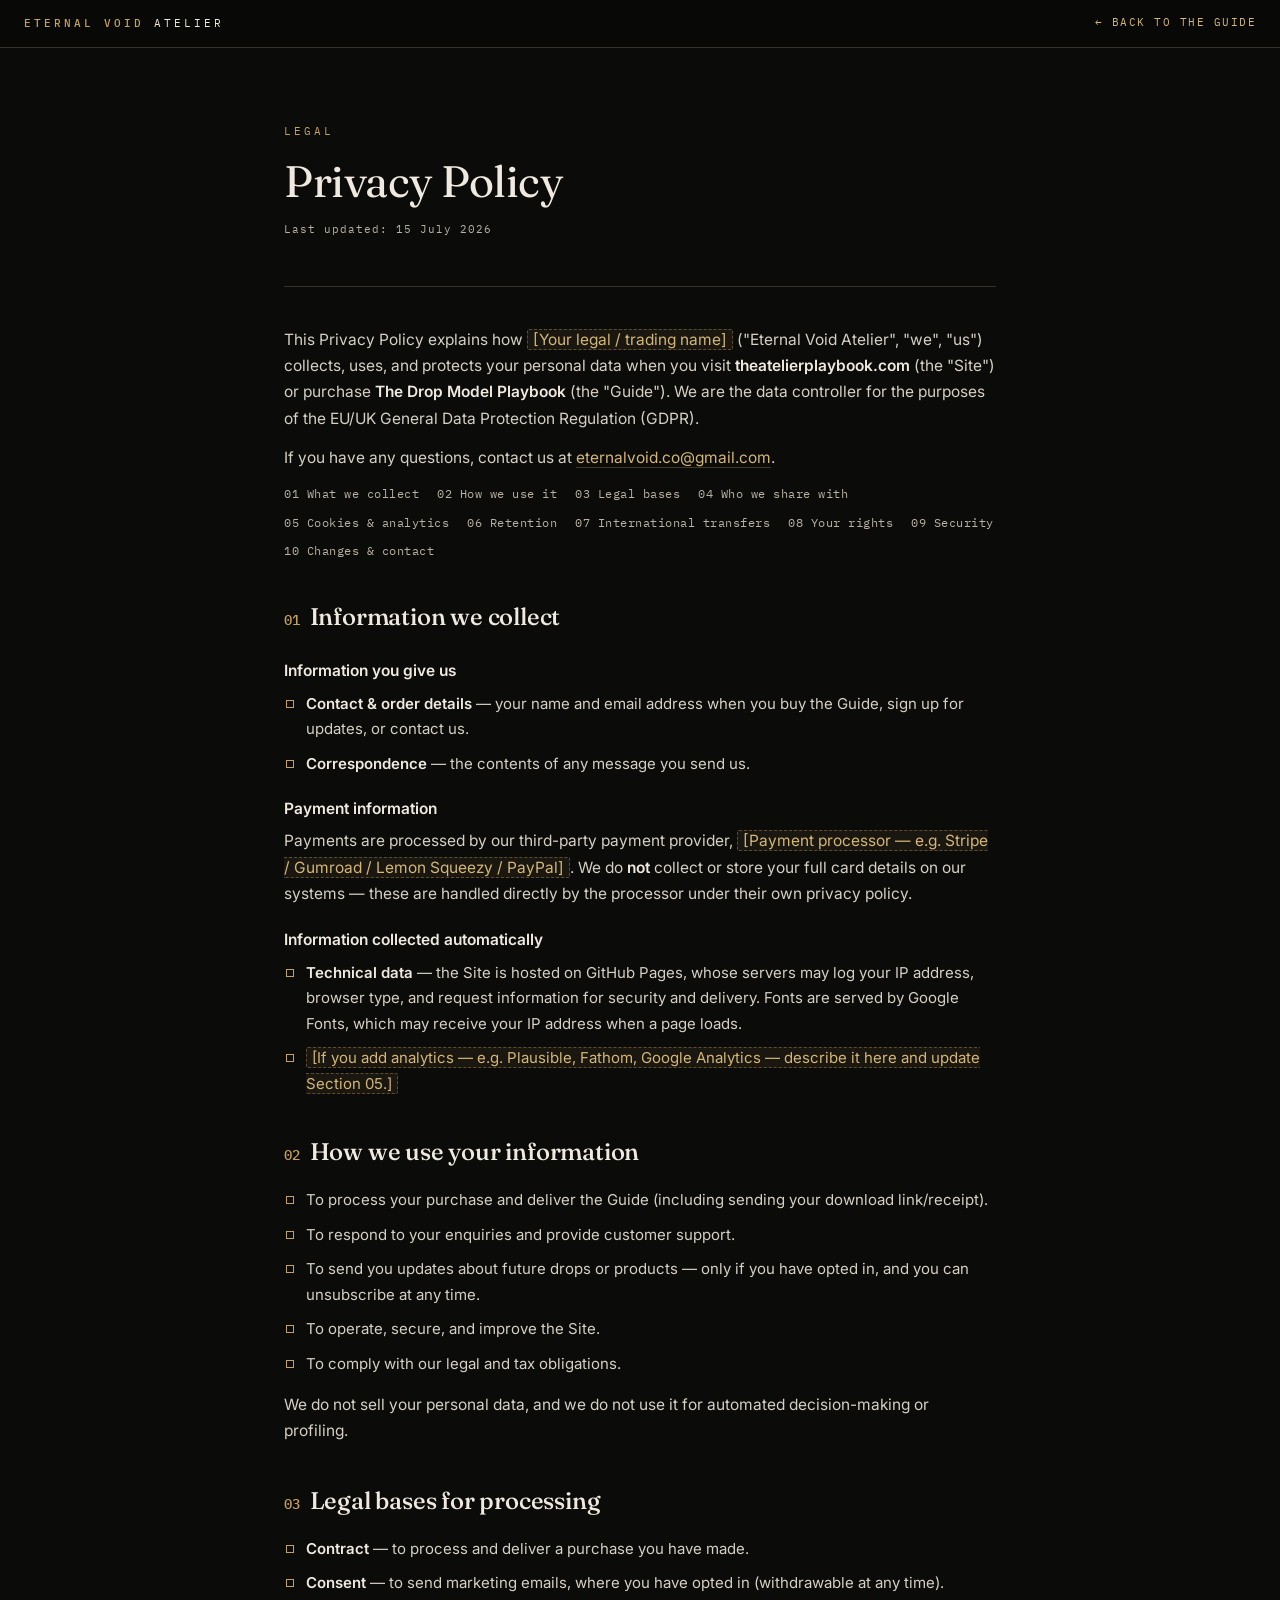
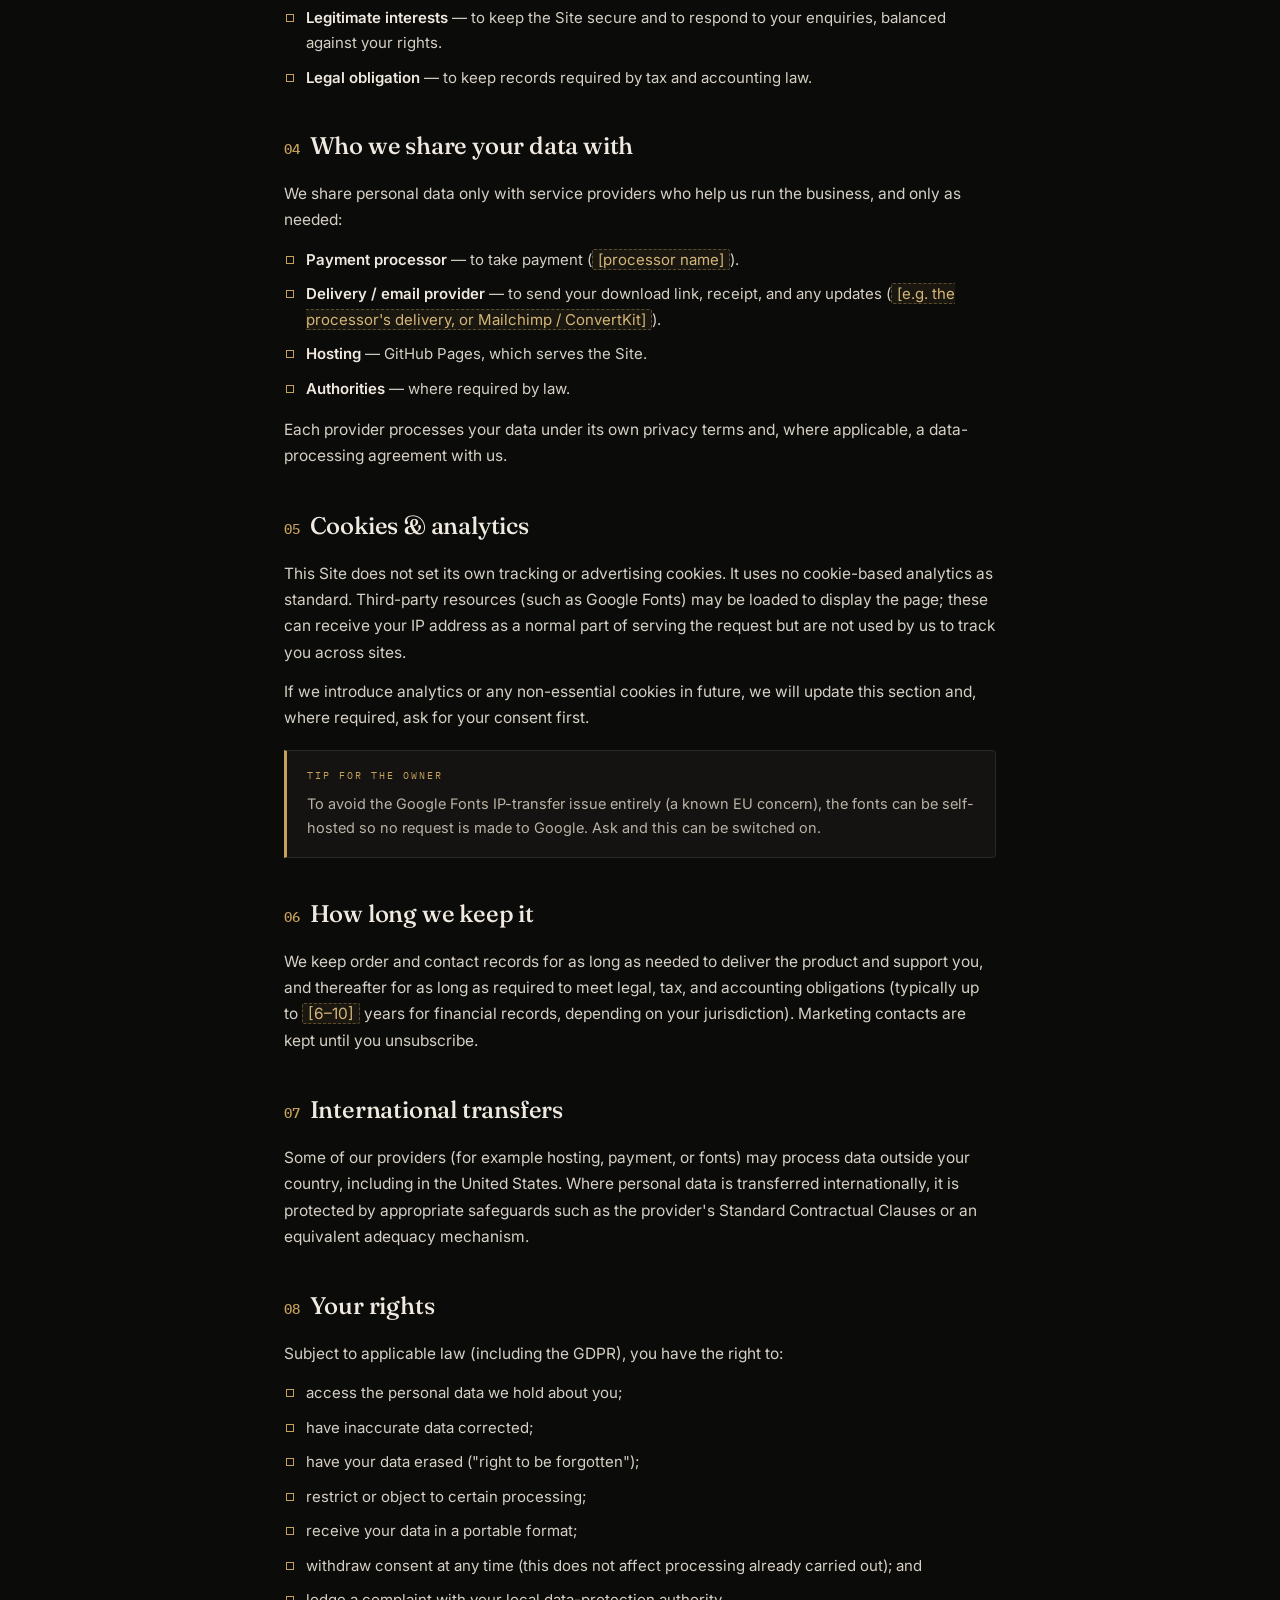
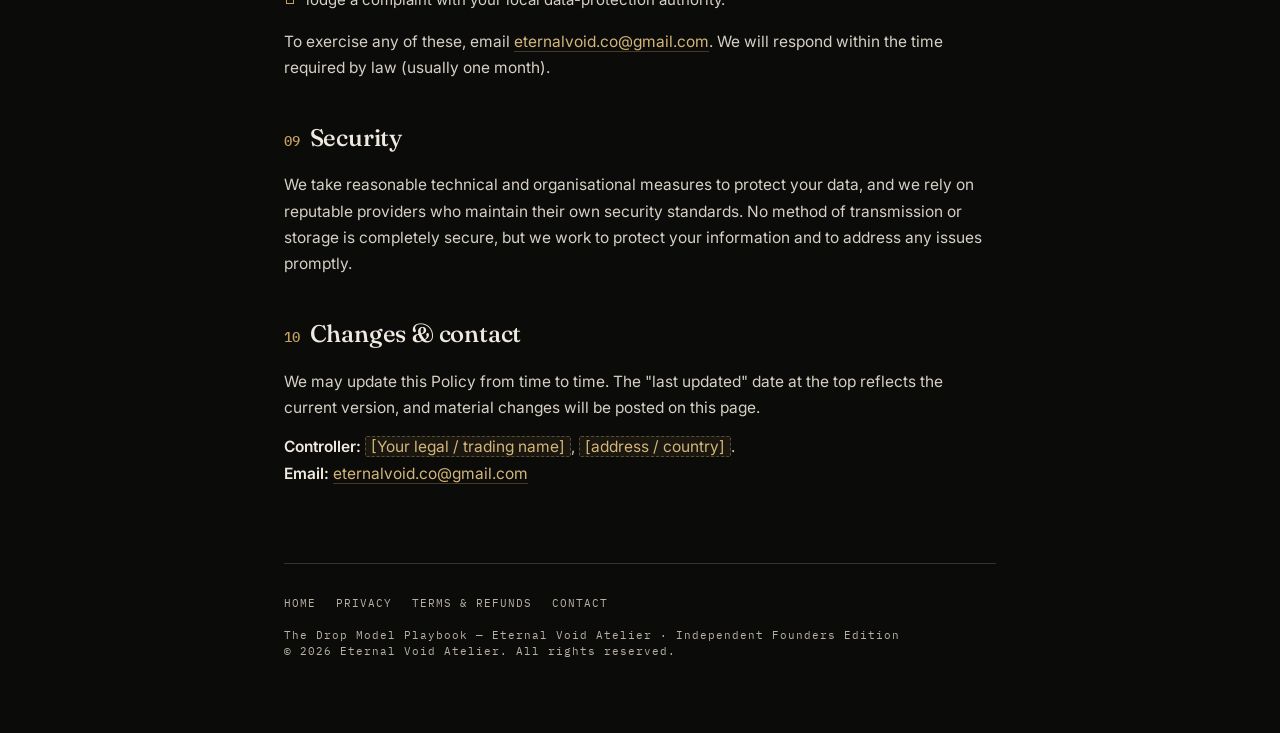
==== privacy.html @ 291ca75c "Add Privacy Policy and Terms & Refunds legal pages Add GDPR-aware privacy.html and terms.html (licen" ====
<!DOCTYPE html>
<html lang="en">
<head>
<meta charset="UTF-8">
<meta name="viewport" content="width=device-width, initial-scale=1.0, viewport-fit=cover">
<title>Privacy Policy — The Drop Model Playbook</title>
<meta name="description" content="How Eternal Void Atelier collects, uses, and protects your personal data when you use theatelierplaybook.com and buy The Drop Model Playbook.">
<meta name="theme-color" content="#0b0b0a">
<meta name="robots" content="index, follow">
<link rel="icon" href="/favicon.ico" sizes="any">
<link rel="icon" type="image/svg+xml" href="/favicon.svg">
<link rel="apple-touch-icon" href="/apple-touch-icon.png">
<link rel="preconnect" href="https://fonts.googleapis.com">
<link rel="preconnect" href="https://fonts.gstatic.com" crossorigin>
<link href="https://fonts.googleapis.com/css2?family=Fraunces:opsz,wght@9..144,300;9..144,400;9..144,500&family=Inter:wght@400;500;600&family=IBM+Plex+Mono:wght@400;500&display=swap" rel="stylesheet">
<link rel="stylesheet" href="/legal.css">
</head>
<body>

<div class="topbar">
  <a class="brand" href="/"><b>Eternal Void</b> Atelier</a>
  <a class="back" href="/">← Back to the guide</a>
</div>

<div class="wrap">
  <header class="legal-head">
    <div class="eyebrow">Legal</div>
    <h1>Privacy Policy</h1>
    <p class="updated">Last updated: 15 July 2026</p>
  </header>

  <main>
    <section>
      <p>This Privacy Policy explains how <span class="placeholder">[Your legal / trading name]</span> ("Eternal Void Atelier", "we", "us") collects, uses, and protects your personal data when you visit <strong>theatelierplaybook.com</strong> (the "Site") or purchase <strong>The Drop Model Playbook</strong> (the "Guide"). We are the data controller for the purposes of the EU/UK General Data Protection Regulation (GDPR).</p>
      <p>If you have any questions, contact us at <a href="mailto:eternalvoid.co@gmail.com">eternalvoid.co@gmail.com</a>.</p>
      <div class="toc-legal">
        <a href="#collect">01 What we collect</a>
        <a href="#use">02 How we use it</a>
        <a href="#basis">03 Legal bases</a>
        <a href="#share">04 Who we share with</a>
        <a href="#cookies">05 Cookies &amp; analytics</a>
        <a href="#retention">06 Retention</a>
        <a href="#transfers">07 International transfers</a>
        <a href="#rights">08 Your rights</a>
        <a href="#security">09 Security</a>
        <a href="#changes">10 Changes &amp; contact</a>
      </div>
    </section>

    <section id="collect">
      <h2><span class="n">01</span>Information we collect</h2>
      <h3>Information you give us</h3>
      <ul>
        <li><strong>Contact &amp; order details</strong> — your name and email address when you buy the Guide, sign up for updates, or contact us.</li>
        <li><strong>Correspondence</strong> — the contents of any message you send us.</li>
      </ul>
      <h3>Payment information</h3>
      <p>Payments are processed by our third-party payment provider, <span class="placeholder">[Payment processor — e.g. Stripe / Gumroad / Lemon Squeezy / PayPal]</span>. We do <strong>not</strong> collect or store your full card details on our systems — these are handled directly by the processor under their own privacy policy.</p>
      <h3>Information collected automatically</h3>
      <ul>
        <li><strong>Technical data</strong> — the Site is hosted on GitHub Pages, whose servers may log your IP address, browser type, and request information for security and delivery. Fonts are served by Google Fonts, which may receive your IP address when a page loads.</li>
        <li><span class="placeholder">[If you add analytics — e.g. Plausible, Fathom, Google Analytics — describe it here and update Section 05.]</span></li>
      </ul>
    </section>

    <section id="use">
      <h2><span class="n">02</span>How we use your information</h2>
      <ul>
        <li>To process your purchase and deliver the Guide (including sending your download link/receipt).</li>
        <li>To respond to your enquiries and provide customer support.</li>
        <li>To send you updates about future drops or products — only if you have opted in, and you can unsubscribe at any time.</li>
        <li>To operate, secure, and improve the Site.</li>
        <li>To comply with our legal and tax obligations.</li>
      </ul>
      <p>We do not sell your personal data, and we do not use it for automated decision-making or profiling.</p>
    </section>

    <section id="basis">
      <h2><span class="n">03</span>Legal bases for processing</h2>
      <ul>
        <li><strong>Contract</strong> — to process and deliver a purchase you have made.</li>
        <li><strong>Consent</strong> — to send marketing emails, where you have opted in (withdrawable at any time).</li>
        <li><strong>Legitimate interests</strong> — to keep the Site secure and to respond to your enquiries, balanced against your rights.</li>
        <li><strong>Legal obligation</strong> — to keep records required by tax and accounting law.</li>
      </ul>
    </section>

    <section id="share">
      <h2><span class="n">04</span>Who we share your data with</h2>
      <p>We share personal data only with service providers who help us run the business, and only as needed:</p>
      <ul>
        <li><strong>Payment processor</strong> — to take payment (<span class="placeholder">[processor name]</span>).</li>
        <li><strong>Delivery / email provider</strong> — to send your download link, receipt, and any updates (<span class="placeholder">[e.g. the processor's delivery, or Mailchimp / ConvertKit]</span>).</li>
        <li><strong>Hosting</strong> — GitHub Pages, which serves the Site.</li>
        <li><strong>Authorities</strong> — where required by law.</li>
      </ul>
      <p>Each provider processes your data under its own privacy terms and, where applicable, a data-processing agreement with us.</p>
    </section>

    <section id="cookies">
      <h2><span class="n">05</span>Cookies &amp; analytics</h2>
      <p>This Site does not set its own tracking or advertising cookies. It uses no cookie-based analytics as standard. Third-party resources (such as Google Fonts) may be loaded to display the page; these can receive your IP address as a normal part of serving the request but are not used by us to track you across sites.</p>
      <p>If we introduce analytics or any non-essential cookies in future, we will update this section and, where required, ask for your consent first.</p>
      <div class="note">
        <span class="label">Tip for the owner</span>
        <p>To avoid the Google Fonts IP-transfer issue entirely (a known EU concern), the fonts can be self-hosted so no request is made to Google. Ask and this can be switched on.</p>
      </div>
    </section>

    <section id="retention">
      <h2><span class="n">06</span>How long we keep it</h2>
      <p>We keep order and contact records for as long as needed to deliver the product and support you, and thereafter for as long as required to meet legal, tax, and accounting obligations (typically up to <span class="placeholder">[6–10]</span> years for financial records, depending on your jurisdiction). Marketing contacts are kept until you unsubscribe.</p>
    </section>

    <section id="transfers">
      <h2><span class="n">07</span>International transfers</h2>
      <p>Some of our providers (for example hosting, payment, or fonts) may process data outside your country, including in the United States. Where personal data is transferred internationally, it is protected by appropriate safeguards such as the provider's Standard Contractual Clauses or an equivalent adequacy mechanism.</p>
    </section>

    <section id="rights">
      <h2><span class="n">08</span>Your rights</h2>
      <p>Subject to applicable law (including the GDPR), you have the right to:</p>
      <ul>
        <li>access the personal data we hold about you;</li>
        <li>have inaccurate data corrected;</li>
        <li>have your data erased ("right to be forgotten");</li>
        <li>restrict or object to certain processing;</li>
        <li>receive your data in a portable format;</li>
        <li>withdraw consent at any time (this does not affect processing already carried out); and</li>
        <li>lodge a complaint with your local data-protection authority.</li>
      </ul>
      <p>To exercise any of these, email <a href="mailto:eternalvoid.co@gmail.com">eternalvoid.co@gmail.com</a>. We will respond within the time required by law (usually one month).</p>
    </section>

    <section id="security">
      <h2><span class="n">09</span>Security</h2>
      <p>We take reasonable technical and organisational measures to protect your data, and we rely on reputable providers who maintain their own security standards. No method of transmission or storage is completely secure, but we work to protect your information and to address any issues promptly.</p>
    </section>

    <section id="changes">
      <h2><span class="n">10</span>Changes &amp; contact</h2>
      <p>We may update this Policy from time to time. The "last updated" date at the top reflects the current version, and material changes will be posted on this page.</p>
      <p><strong>Controller:</strong> <span class="placeholder">[Your legal / trading name]</span>, <span class="placeholder">[address / country]</span>.<br>
      <strong>Email:</strong> <a href="mailto:eternalvoid.co@gmail.com">eternalvoid.co@gmail.com</a></p>
    </section>
  </main>

  <footer>
    <div class="foot-links">
      <a href="/">Home</a>
      <a href="/privacy.html">Privacy</a>
      <a href="/terms.html">Terms &amp; Refunds</a>
      <a href="mailto:eternalvoid.co@gmail.com">Contact</a>
    </div>
    <p class="foot-note">The Drop Model Playbook — Eternal Void Atelier · Independent Founders Edition<br>© 2026 Eternal Void Atelier. All rights reserved.</p>
  </footer>
</div>

</body>
</html>
---- legal.css ----
/* Shared styling for Eternal Void Atelier legal pages */
:root {
  --ink: #0b0b0a; --ink-2: #100f0d;
  --paper: #efe9df; --paper-dim: #b9b2a4;
  --gold: #c6a15b; --gold-soft: #d4b678; --gold-dim: #8a7145;
  --card: #141311; --card-line: #2a2822; --hair: #35322c;
}
* { box-sizing: border-box; margin: 0; padding: 0; }
html { -webkit-text-size-adjust: 100%; scroll-behavior: smooth; }
body {
  background: var(--ink); color: var(--paper);
  font-family: 'Inter', -apple-system, BlinkMacSystemFont, sans-serif;
  line-height: 1.7; -webkit-font-smoothing: antialiased;
}
a { color: var(--gold-soft); text-decoration: none; border-bottom: 1px solid rgba(198,161,91,0.3); transition: color 0.2s ease, border-color 0.2s ease; }
a:hover { color: var(--paper); border-color: var(--gold-soft); }
.wrap { max-width: 760px; margin: 0 auto; padding: 0 24px; }

.topbar {
  position: sticky; top: 0; z-index: 50;
  display: flex; align-items: center; justify-content: space-between;
  padding: 14px max(24px, env(safe-area-inset-right,0)) 14px max(24px, env(safe-area-inset-left,0));
  background: rgba(9,9,8,0.92); backdrop-filter: blur(8px); -webkit-backdrop-filter: blur(8px);
  border-bottom: 1px solid var(--hair);
}
.brand { font-family: 'IBM Plex Mono', monospace; font-size: 11px; letter-spacing: 3px; text-transform: uppercase; color: var(--paper); border: none; }
.brand b { color: var(--gold); font-weight: 500; }
.back { font-family: 'IBM Plex Mono', monospace; font-size: 10.5px; letter-spacing: 1.5px; text-transform: uppercase; border: none; }

header.legal-head { padding: 74px 0 34px; border-bottom: 1px solid var(--hair); }
.eyebrow { font-family: 'IBM Plex Mono', monospace; font-size: 11px; letter-spacing: 3px; text-transform: uppercase; color: var(--gold); }
h1 { font-family: 'Fraunces', serif; font-weight: 400; font-size: clamp(30px, 7vw, 44px); line-height: 1.08; letter-spacing: -0.5px; margin: 18px 0 14px; }
.updated { font-family: 'IBM Plex Mono', monospace; font-size: 11px; letter-spacing: 1px; color: var(--paper-dim); }

main { padding: 40px 0 20px; }
main section { margin-bottom: 36px; }
h2 { font-family: 'Fraunces', serif; font-weight: 500; font-size: clamp(20px, 4.5vw, 24px); margin: 6px 0 14px; letter-spacing: -0.2px; }
h2 .n { font-family: 'IBM Plex Mono', monospace; font-size: 14px; color: var(--gold); margin-right: 10px; font-weight: 500; }
h3 { font-family: 'Inter', sans-serif; font-weight: 600; font-size: 15.5px; margin: 20px 0 6px; color: var(--paper); }
p { color: #d6d0c4; font-size: 15.5px; margin: 0 0 13px; }
ul, ol { margin: 4px 0 16px; padding-left: 0; list-style: none; }
li { color: #d6d0c4; font-size: 15px; margin: 0 0 9px; padding-left: 22px; position: relative; }
ul li::before { content: ""; position: absolute; left: 2px; top: 9px; width: 6px; height: 6px; border: 1px solid var(--gold); }
ol { counter-reset: li; }
ol li::before { counter-increment: li; content: counter(li) "."; position: absolute; left: 0; top: 0; font-family: 'IBM Plex Mono', monospace; font-size: 12px; color: var(--gold); }
strong { color: var(--paper); font-weight: 600; }

.placeholder { color: var(--gold-soft); background: rgba(198,161,91,0.08); border: 1px dashed rgba(198,161,91,0.4); padding: 0 5px; border-radius: 2px; font-style: normal; }

.note {
  background: var(--card); border: 1px solid var(--card-line); border-left: 3px solid var(--gold);
  padding: 16px 20px; margin: 18px 0; border-radius: 0 4px 4px 0;
}
.note .label { font-family: 'IBM Plex Mono', monospace; font-size: 10px; letter-spacing: 2px; text-transform: uppercase; color: var(--gold); display: block; margin-bottom: 8px; }
.note p { margin-bottom: 0; font-size: 14.5px; color: var(--paper-dim); }

.toc-legal { display: flex; flex-wrap: wrap; gap: 8px 18px; margin: 4px 0 8px; }
.toc-legal a { font-family: 'IBM Plex Mono', monospace; font-size: 12px; letter-spacing: 0.5px; border: none; color: var(--paper-dim); }
.toc-legal a:hover { color: var(--gold-soft); }

footer { border-top: 1px solid var(--hair); padding: 30px 0 calc(60px + env(safe-area-inset-bottom,0)); margin-top: 20px; }
.foot-links { display: flex; flex-wrap: wrap; gap: 8px 20px; margin-bottom: 14px; }
.foot-links a { font-family: 'IBM Plex Mono', monospace; font-size: 11px; letter-spacing: 1px; text-transform: uppercase; border: none; color: var(--paper-dim); }
.foot-links a:hover { color: var(--gold-soft); }
.foot-note { font-family: 'IBM Plex Mono', monospace; font-size: 10.5px; letter-spacing: 1px; color: var(--paper-dim); line-height: 1.6; }
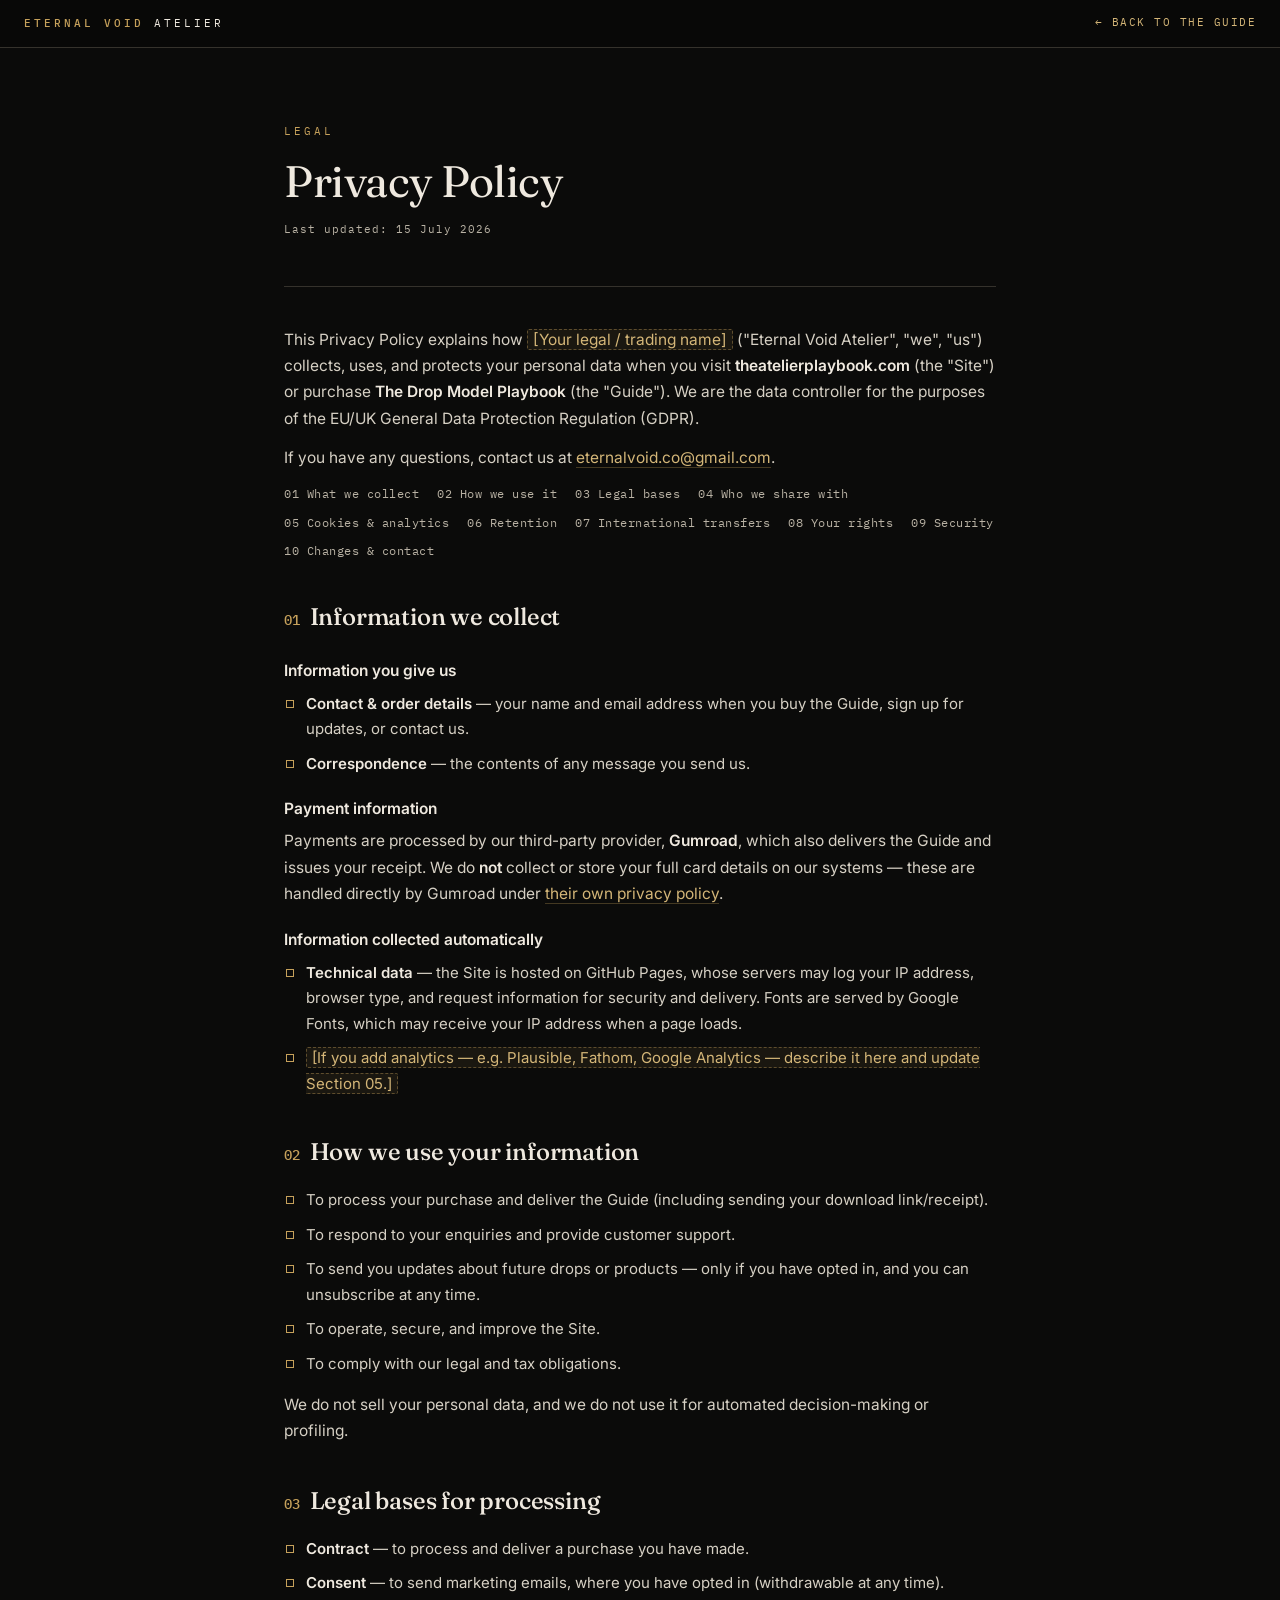
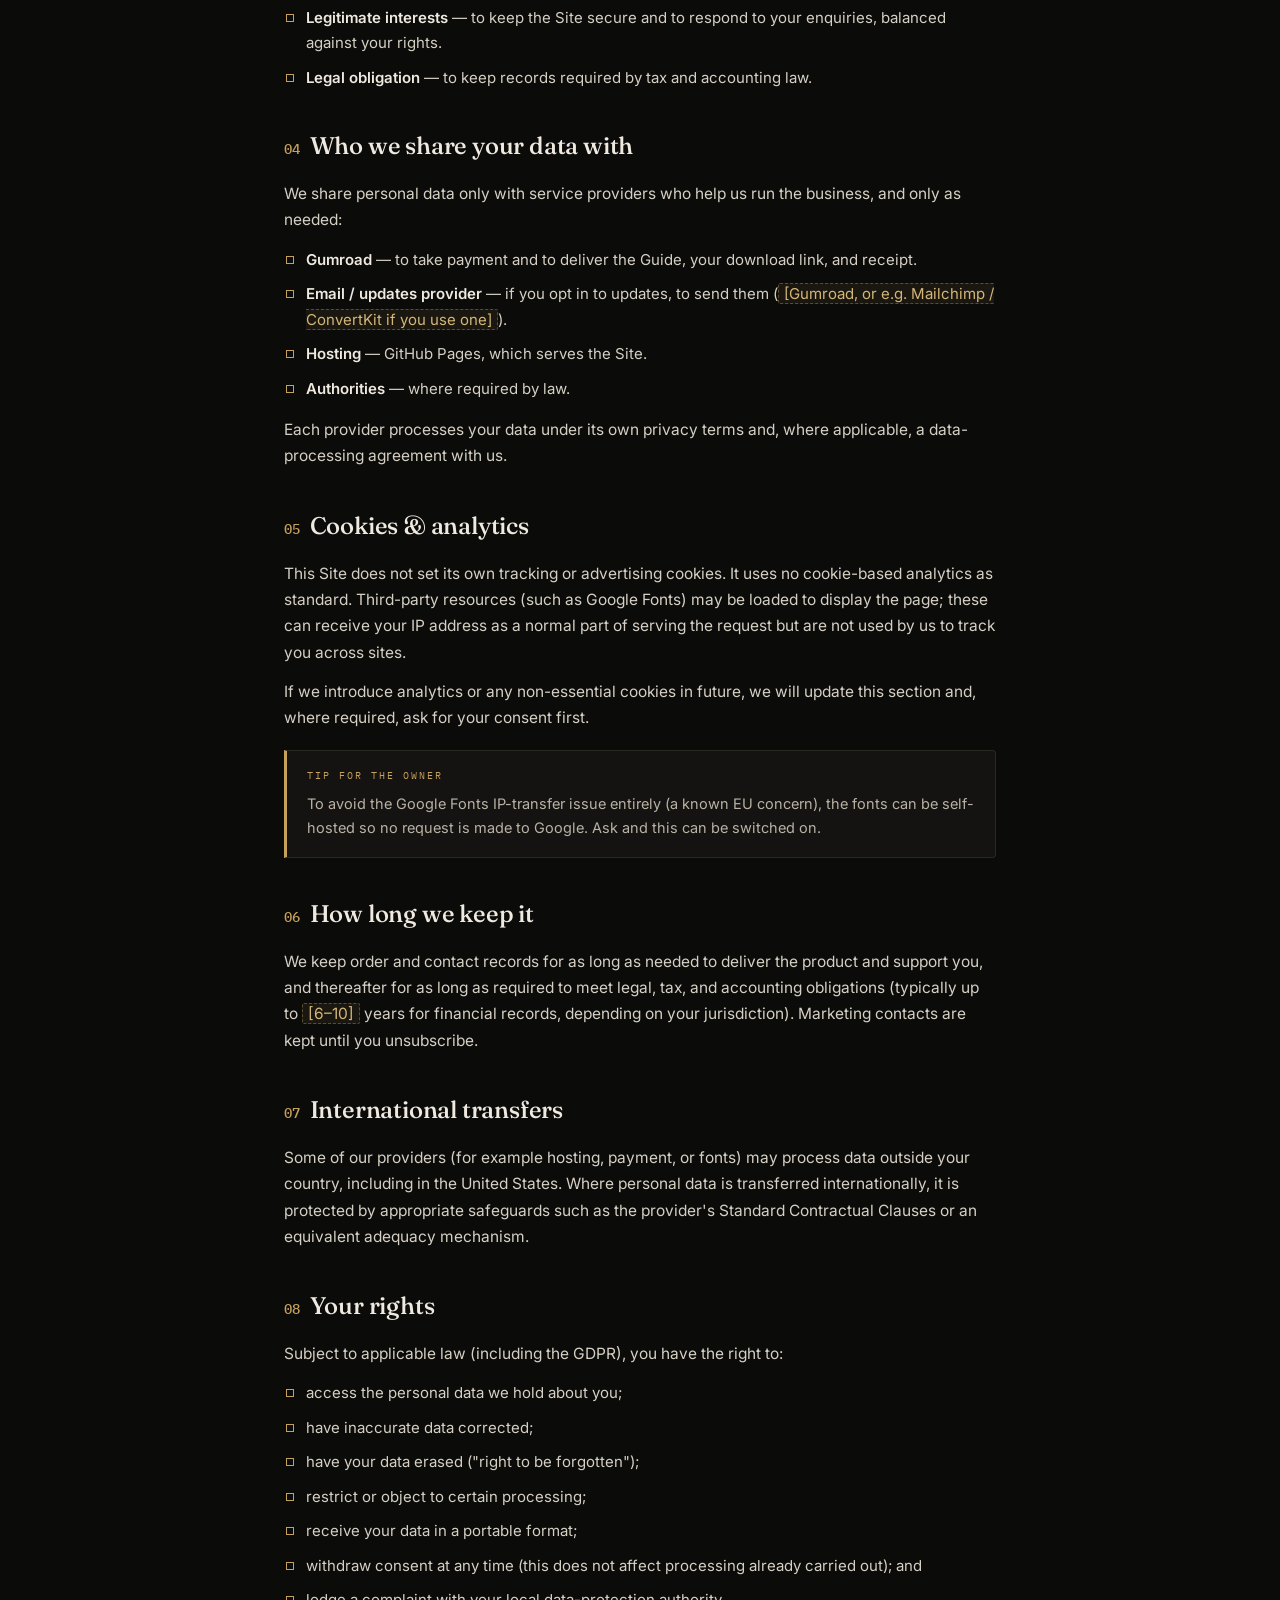
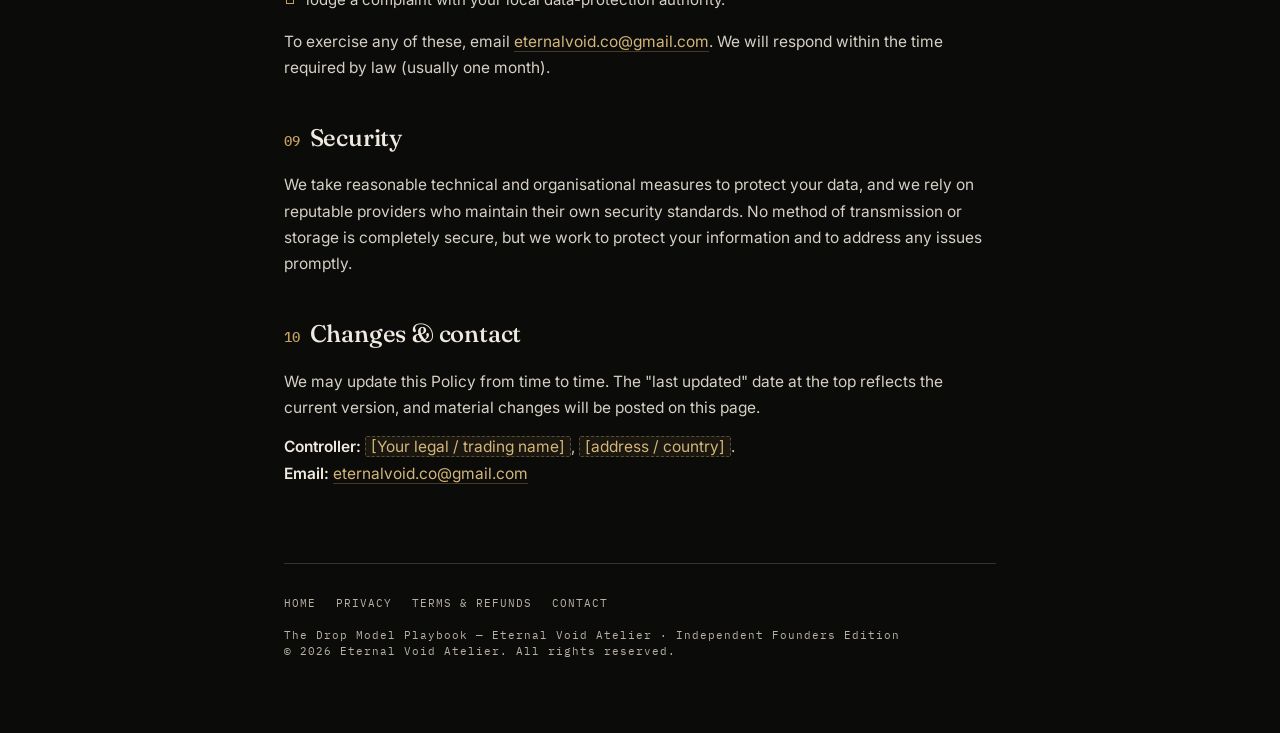
==== commit 62114abf: "Wire up Gumroad checkout and name the processor in legal pages Point all "Get the guide — €29" butto" ====
--- a/privacy.html
+++ b/privacy.html
@@ -55,7 +55,7 @@
         <li><strong>Correspondence</strong> — the contents of any message you send us.</li>
       </ul>
       <h3>Payment information</h3>
-      <p>Payments are processed by our third-party payment provider, <span class="placeholder">[Payment processor — e.g. Stripe / Gumroad / Lemon Squeezy / PayPal]</span>. We do <strong>not</strong> collect or store your full card details on our systems — these are handled directly by the processor under their own privacy policy.</p>
+      <p>Payments are processed by our third-party provider, <strong>Gumroad</strong>, which also delivers the Guide and issues your receipt. We do <strong>not</strong> collect or store your full card details on our systems — these are handled directly by Gumroad under <a href="https://gumroad.com/privacy" target="_blank" rel="noopener">their own privacy policy</a>.</p>
       <h3>Information collected automatically</h3>
       <ul>
         <li><strong>Technical data</strong> — the Site is hosted on GitHub Pages, whose servers may log your IP address, browser type, and request information for security and delivery. Fonts are served by Google Fonts, which may receive your IP address when a page loads.</li>
@@ -89,8 +89,8 @@
       <h2><span class="n">04</span>Who we share your data with</h2>
       <p>We share personal data only with service providers who help us run the business, and only as needed:</p>
       <ul>
-        <li><strong>Payment processor</strong> — to take payment (<span class="placeholder">[processor name]</span>).</li>
-        <li><strong>Delivery / email provider</strong> — to send your download link, receipt, and any updates (<span class="placeholder">[e.g. the processor's delivery, or Mailchimp / ConvertKit]</span>).</li>
+        <li><strong>Gumroad</strong> — to take payment and to deliver the Guide, your download link, and receipt.</li>
+        <li><strong>Email / updates provider</strong> — if you opt in to updates, to send them (<span class="placeholder">[Gumroad, or e.g. Mailchimp / ConvertKit if you use one]</span>).</li>
         <li><strong>Hosting</strong> — GitHub Pages, which serves the Site.</li>
         <li><strong>Authorities</strong> — where required by law.</li>
       </ul>
